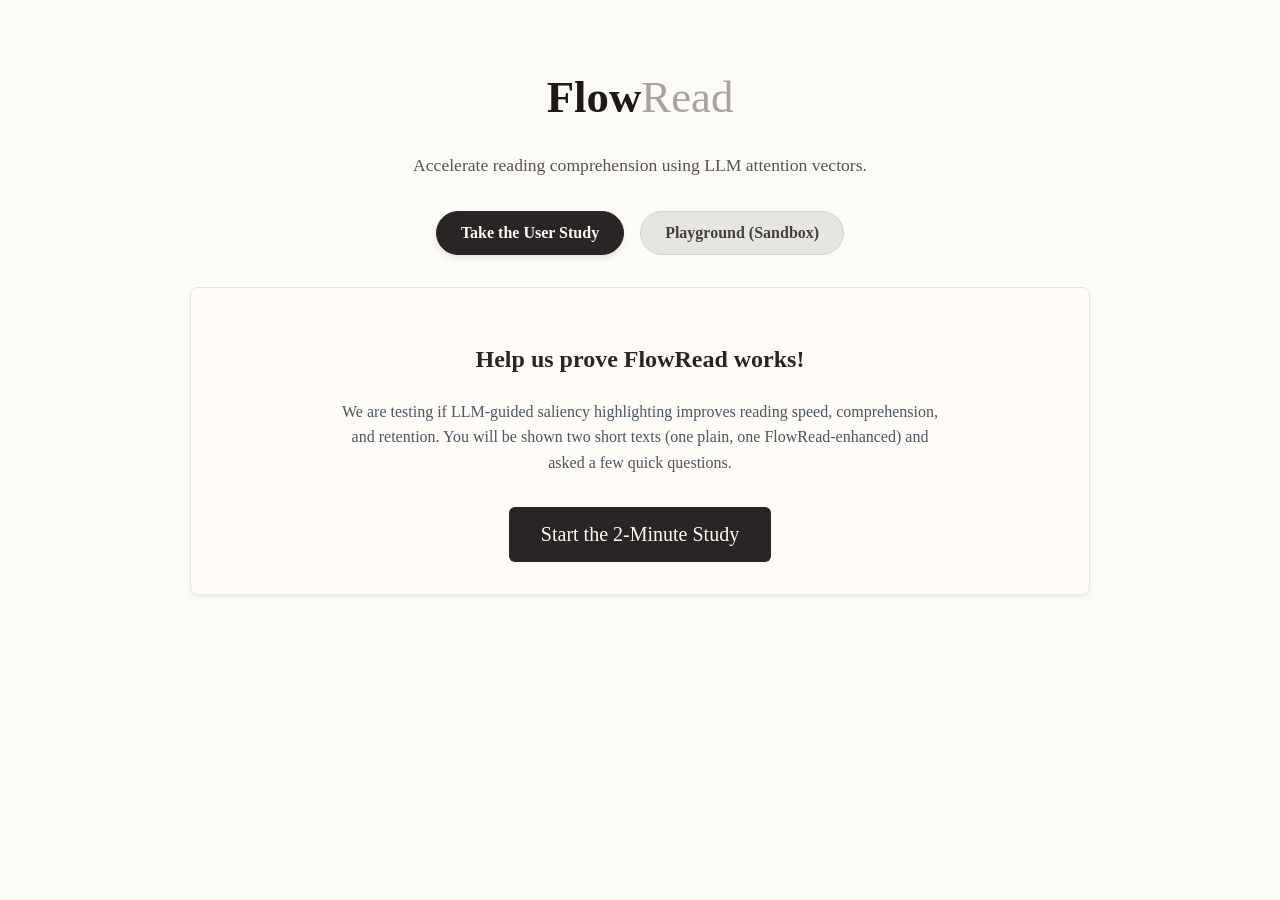
==== static/index.html @ 54ee23f7 "fix: syntax error in static/index.html preventing user study from starting" ====
<!DOCTYPE html>
<html lang="en">
<head>
    <meta charset="UTF-8">
    <meta name="viewport" content="width=device-width, initial-scale=1.0">
    <title>FlowRead AI | Saliency-Guided Reading</title>
    <style>
        body {
            font-family: ui-serif, Georgia, Cambria, "Times New Roman", Times, serif; /* More paper/academic feel */
            max-width: 900px;
            margin: 0 auto;
            padding: 2rem;
            line-height: 1.6;
            background-color: #fdfbf7; /* Slightly beige paper background */
            color: #292524;
        }

        h1 {
            font-size: 2.8rem;
            margin-bottom: 0.5rem;
            text-align: center;
            font-weight: 800;
            color: #1c1917;
        }

        p.subtitle {
            text-align: center;
            color: #57534e;
            font-size: 1.1rem;
            margin-bottom: 2rem;
        }

        .tabs {
            display: flex;
            justify-content: center;
            gap: 1rem;
            margin-bottom: 2rem;
        }

        .tab-btn {
            background-color: #e7e5df;
            color: #44403c;
            border: 1px solid #d6d3d1;
            padding: 0.75rem 1.5rem;
            font-size: 1rem;
            border-radius: 999px;
            cursor: pointer;
            font-weight: 600;
            transition: all 0.2s;
            font-family: inherit;
        }

        .tab-btn.active {
            background-color: #292524;
            color: #fdfbf7;
            border-color: #292524;
            box-shadow: 0 4px 6px -1px rgba(0, 0, 0, 0.1);
        }

        .tab-content {
            display: none;
        }
        
        .tab-content.active {
            display: block;
            animation: fadeIn 0.3s ease-in-out;
        }

        @keyframes fadeIn {
            from { opacity: 0; transform: translateY(10px); }
            to { opacity: 1; transform: translateY(0); }
        }

        .container {
            background: #fffcf8;
            padding: 2rem;
            border-radius: 0.5rem;
            border: 1px solid #e7e5df;
            box-shadow: 0 4px 6px -1px rgba(0, 0, 0, 0.05), 0 2px 4px -1px rgba(0, 0, 0, 0.03);
        }

        textarea, input[type="text"] {
            font-family: system-ui, -apple-system, sans-serif;
            background-color: #fffcf8;
            border: 1px solid #d6d3d1;
            color: #292524;
        }

        textarea {
            width: 100%;
            height: 150px;
            padding: 0.75rem;
            border-radius: 0.375rem;
            font-size: 1rem;
            resize: vertical;
            margin-bottom: 1rem;
            box-sizing: border-box;
        }

        .controls {
            display: flex;
            align-items: center;
            justify-content: space-between;
            margin-bottom: 1.5rem;
            flex-wrap: wrap;
            gap: 1rem;
        }

        .slider-group {
            display: flex;
            align-items: center;
            gap: 1rem;
            flex-grow: 1;
        }

        input[type="range"] {
            flex-grow: 1;
            max-width: 300px;
            accent-color: #57534e;
        }

        button {
            background-color: #292524;
            color: #fdfbf7;
            border: none;
            padding: 0.5rem 1.5rem;
            font-size: 1rem;
            border-radius: 0.375rem;
            cursor: pointer;
            transition: background-color 0.2s;
            font-family: inherit;
        }

        button:hover {
            background-color: #44403c;
        }

        button:disabled {
            background-color: #a8a29e;
            cursor: not-allowed;
        }

        #result-container {
            margin-top: 2rem;
            padding: 1.5rem;
            background-color: #f5f3ef;
            border: 1px solid #e7e5df;
            border-radius: 0.375rem;
            min-height: 100px;
            white-space: pre-wrap;
            font-size: 1.125rem;
        }

        /* Round Checkboxes */
        input[type="checkbox"] {
            appearance: none;
            background-color: #fffcf8;
            margin: 0;
            font: inherit;
            color: currentColor;
            width: 1.15em;
            height: 1.15em;
            border: 1px solid #a8a29e;
            border-radius: 50%;
            display: grid;
            place-content: center;
            cursor: pointer;
        }
        
        input[type="checkbox"]::before {
            content: "";
            width: 0.65em;
            height: 0.65em;
            border-radius: 50%;
            transform: scale(0);
            transition: 120ms transform ease-in-out;
            box-shadow: inset 1em 1em #292524;
        }
        
        input[type="checkbox"]:checked::before {
            transform: scale(1);
        }

        /* Token specific styles */
        .token {
            transition: font-weight 0.2s;
        }

        .highlighted {
            font-weight: 800; /* Extra bold */
            color: #000;
        }
        
        .semi-highlighted {
            font-weight: 600;
            color: #44403c;
        }

        #loading {
            display: none;
            color: #78716c;
            text-align: center;
            margin-top: 1rem;
            font-style: italic;
        }
    </style>
</head>
<body>

    <h1>Flow<span style="color: #a8a29e; font-weight: 500;">Read</span></h1>
    <p class="subtitle">Accelerate reading comprehension using LLM attention vectors.</p>

    <div class="tabs">
        <button class="tab-btn active" onclick="switchTab('study')">Take the User Study</button>
        <button class="tab-btn" onclick="switchTab('sandbox')">Playground (Sandbox)</button>
    </div>

    <!-- Playground Tab -->
    <div id="sandbox-tab" class="tab-content">
        <div class="container">
            <textarea id="text-input" placeholder="Enter or paste your text here...">In the year 1969, Apollo 11 launched a massive rocket into space, filled with brilliant astronauts and powerful technology. It was a terrifying, yet awe-inspiring journey that changed history forever.</textarea>
            
            <details style="margin-bottom: 1.5rem; border: 1px solid #d6d3d1; border-radius: 0.375rem; padding: 1rem; background: #fdfbf7;">
                <summary style="cursor: pointer; font-weight: bold; color: #57534e;">Advanced Saliency Settings</summary>
                
                <div style="margin-top: 1rem;">
                    <label for="preprompt" style="display:block; font-weight: 600; margin-bottom: 0.5rem; color: #44403c;">
                        Intent-Driven Reading (Preprompt)
                    </label>
                    <p style="font-size: 0.85rem; color: #78716c; margin-top: 0; margin-bottom: 0.5rem;">
                        Instruct Gemma what to focus on. Examples: "Focus on numbers and dates", "Highlight emotional words".
                    </p>
                    <input type="text" id="preprompt" placeholder="e.g., Focus only on verbs and action words..." style="width: 100%; padding: 0.5rem; border: 1px solid #d6d3d1; border-radius: 0.25rem; font-size: 0.9rem; box-sizing: border-box; margin-bottom: 1rem; font-family: inherit;">
                </div>

                <div>
                    <label style="display:block; font-weight: 600; margin-bottom: 0.5rem; color: #44403c;">
                        Network Layers (Gemma 2B: 18 Layers)
                    </label>
                    <p style="font-size: 0.85rem; color: #78716c; margin-top: 0; margin-bottom: 0.5rem;">
                        Select which layers to average attention scores from. Middle layers generally capture the best semantic meaning.
                    </p>
                    <div style="display: flex; gap: 0.5rem; margin-bottom: 0.75rem; flex-wrap: wrap;">
                        <button class="layer-preset" onclick="setLayerPreset('middle')" style="padding: 0.25rem 0.5rem; font-size: 0.8rem; background: #e7e5df; color: #44403c; border-radius: 0.25rem;">Middle Layers</button>
                        <button class="layer-preset" onclick="setLayerPreset('all')" style="padding: 0.25rem 0.5rem; font-size: 0.8rem; background: #e7e5df; color: #44403c; border-radius: 0.25rem;">All Layers</button>
                        <button class="layer-preset" onclick="setLayerPreset('first')" style="padding: 0.25rem 0.5rem; font-size: 0.8rem; background: #e7e5df; color: #44403c; border-radius: 0.25rem;">First Layer</button>
                        <button class="layer-preset" onclick="setLayerPreset('last')" style="padding: 0.25rem 0.5rem; font-size: 0.8rem; background: #e7e5df; color: #44403c; border-radius: 0.25rem;">Last Layer</button>
                    </div>
                    <div id="layer-checkboxes" style="display: flex; flex-wrap: wrap; gap: 0.5rem; align-items: center;">
                        <!-- Checkboxes generated by JS -->
                    </div>
                </div>
            </details>

            <div class="controls">
                <button id="analyze-btn">Analyze Text</button>
                <div class="slider-group">
                    <label for="threshold" title="Lower threshold highlights more words">Threshold: <span id="threshold-val">0.35</span></label>
                    <input type="range" id="threshold" min="0" max="1" step="0.01" value="0.35">
                </div>
                <div class="slider-group">
                    <label for="gradient-mode" style="cursor:pointer;" title="Maps attention scores to visual contrast dynamically">
                        <input type="checkbox" id="gradient-mode"> Gradient Mode
                    </label>
                </div>
            </div>
            
            <div id="loading">Analyzing attention vectors with Gemma 2B... Please wait.</div>

            <div id="result-container">
                <!-- Processed text will appear here -->
            </div>
        </div>
    </div>

    <!-- Study Tab -->
    <div id="study-tab" class="tab-content active">
        <!-- Step 1: Intro -->
        <div id="study-intro" class="container" style="text-align: center;">
            <h2>Help us prove FlowRead works!</h2>
            <p style="max-width: 600px; margin: 0 auto 2rem; color: #4b5563;">
                We are testing if LLM-guided saliency highlighting improves reading speed, comprehension, and retention. 
                You will be shown two short texts (one plain, one FlowRead-enhanced) and asked a few quick questions.
            </p>
            <button id="start-study-btn" style="font-size: 1.25rem; padding: 1rem 2rem;">Start the 2-Minute Study</button>
        </div>

        <!-- Step 1.5: Loading -->
        <div id="study-loading" class="container" style="display: none; text-align: center;">
            <h2 id="study-loading-title">Preparing your study...</h2>
            <p>Our AI is analyzing the texts. This takes just a moment.</p>
        </div>

        <!-- Step 2: Reading -->
        <div id="study-reading" class="container" style="display: none;">
            <div style="display: flex; justify-content: space-between; align-items: center; margin-bottom: 1rem;">
                <h2 id="study-topic" style="margin: 0; color: #1f2937;">Topic</h2>
                <span id="study-progress" style="color: #6b7280; font-weight: bold; background: #e5e7eb; padding: 0.25rem 0.75rem; border-radius: 999px;">Text 1 of 2</span>
            </div>
            <div id="study-text-content" style="font-size: 1.25rem; line-height: 1.8; margin-bottom: 2rem; padding: 1.5rem; background: #fdfbf7; border: 1px solid #d6d3d1; border-radius: 0.5rem; min-height: 150px;">
                <!-- Text goes here -->
            </div>
            <div style="text-align: center;">
                <button id="done-reading-btn" style="font-size: 1.1rem; padding: 0.75rem 2rem;">I'm Done Reading</button>
            </div>
        </div>

        <!-- Step 3: Questions -->
        <div id="study-questions" class="container" style="display: none;">
            <h2>Comprehension Check</h2>
            <p style="color: #6b7280; margin-bottom: 1.5rem;">Please answer based on the text you just read. (You cannot go back!)</p>
            <div id="questions-container" style="margin-bottom: 2rem;">
                <!-- Questions go here -->
            </div>
            <button id="submit-answers-btn">Submit Answers</button>
        </div>

        <!-- Step 4: Results Dashboard -->
        <div id="study-results" class="container" style="display: none; text-align: center;">
            <h2>Global Study Results</h2>
            <p style="color: #4b5563; margin-bottom: 2rem;">Thank you! Here is how FlowRead impacts reading across all users.</p>
            
            <div style="display: flex; justify-content: center; gap: 2rem; margin-bottom: 2rem; flex-wrap: wrap;">
                <!-- Plain Stats -->
                <div style="background: #fffcf8; padding: 1.5rem; border-radius: 0.5rem; width: 250px; border: 1px solid #e7e5df;">
                    <h3 style="margin-top: 0; color: #292524;">Plain Text</h3>
                    <p style="font-size: 2rem; font-weight: bold; margin: 0.5rem 0;" id="stat-plain-time">-- s</p>
                    <p style="margin: 0; color: #57534e;">Average Reading Time</p>
                    <p style="font-size: 1.5rem; font-weight: bold; margin: 1rem 0 0.5rem;" id="stat-plain-acc">--%</p>
                    <p style="margin: 0; color: #57534e;">Comprehension Accuracy</p>
                </div>
                <!-- FlowRead Stats -->
                <div style="background: #f5f3ef; padding: 1.5rem; border-radius: 0.5rem; width: 250px; border: 2px solid #a8a29e;">
                    <h3 style="margin-top: 0; color: #292524;">FlowRead Text</h3>
                    <p style="font-size: 2rem; font-weight: bold; margin: 0.5rem 0; color: #292524;" id="stat-flow-time">-- s</p>
                    <p style="margin: 0; color: #57534e;">Average Reading Time</p>
                    <p style="font-size: 1.5rem; font-weight: bold; margin: 1rem 0 0.5rem; color: #292524;" id="stat-flow-acc">--%</p>
                    <p style="margin: 0; color: #57534e;">Comprehension Accuracy</p>
                </div>
            </div>
            <p style="font-size: 0.9rem; color: #6b7280;">Based on <span id="stat-sample-size">0</span> total reading sessions.</p>
            <button onclick="switchTab('sandbox')" style="margin-top: 1rem;">Try FlowRead on your own text</button>
        </div>
    </div>

    <script>
        function switchTab(tabName) {
            document.querySelectorAll('.tab-content').forEach(el => el.classList.remove('active'));
            document.querySelectorAll('.tab-btn').forEach(el => el.classList.remove('active'));
            
            if (tabName === 'study') {
                document.getElementById('study-tab').classList.add('active');
                document.querySelectorAll('.tab-btn')[0].classList.add('active');
            } else {
                document.getElementById('sandbox-tab').classList.add('active');
                document.querySelectorAll('.tab-btn')[1].classList.add('active');
            }
        }

        // ==========================================
        // PLAYGROUND LOGIC
        // ==========================================
        const inputArea = document.getElementById('text-input');
        const prepromptInput = document.getElementById('preprompt');
        const analyzeBtn = document.getElementById('analyze-btn');
        const thresholdSlider = document.getElementById('threshold');
        const thresholdVal = document.getElementById('threshold-val');
        const gradientMode = document.getElementById('gradient-mode');
        const resultContainer = document.getElementById('result-container');
        const loading = document.getElementById('loading');

        let currentTokens = []; 

        // Generate Layer Checkboxes
        const layerContainer = document.getElementById('layer-checkboxes');
        for(let i = 0; i < 18; i++) {
            const label = document.createElement('label');
            label.style.display = 'flex';
            label.style.alignItems = 'center';
            label.style.gap = '0.25rem';
            label.style.fontSize = '0.85rem';
            label.style.cursor = 'pointer';
            
            const cb = document.createElement('input');
            cb.type = 'checkbox';
            cb.value = i;
            cb.className = 'layer-cb';
            
            label.appendChild(cb);
            label.appendChild(document.createTextNode(`L${i}`));
            layerContainer.appendChild(label);
        }

        // Presets Logic
        window.setLayerPreset = function(preset) {
            const checkboxes = document.querySelectorAll('.layer-cb');
            checkboxes.forEach(cb => cb.checked = false);
            
            if(preset === 'all') {
                checkboxes.forEach(cb => cb.checked = true);
            } else if (preset === 'first') {
                checkboxes[0].checked = true;
            } else if (preset === 'last') {
                checkboxes[17].checked = true;
            } else if (preset === 'middle') {
                // Middle 50% for 18 layers is ~4 through 13
                for(let i = 4; i <= 13; i++) {
                    checkboxes[i].checked = true;
                }
            }
        };
        // Set middle as default
        setLayerPreset('middle');

        thresholdSlider.addEventListener('input', (e) => {
            thresholdVal.textContent = parseFloat(e.target.value).toFixed(2);
            renderTokens(); 
        });

        gradientMode.addEventListener('change', renderTokens);

        analyzeBtn.addEventListener('click', async () => {
            const text = inputArea.value.trim();
            const preprompt = prepromptInput.value.trim();
            
            const checkedLayers = Array.from(document.querySelectorAll('.layer-cb:checked')).map(cb => parseInt(cb.value));
            
            if (!text) return;
            if (checkedLayers.length === 0) {
                alert("Please select at least one layer!");
                return;
            }

            analyzeBtn.disabled = true;
            loading.style.display = 'block';
            resultContainer.innerHTML = '';

            try {
                const response = await fetch('/analyze', {
                    method: 'POST',
                    headers: { 'Content-Type': 'application/json' },
                    body: JSON.stringify({ text, preprompt, layers: checkedLayers })
                });

                if (!response.ok) throw new Error('Network response was not ok');

                const data = await response.json();
                currentTokens = data.words || [];
                renderTokens();

            } catch (error) {
                console.error('Error:', error);
                resultContainer.innerHTML = '<span style="color: red;">Error analyzing text. Is the backend running?</span>';
            } finally {
                analyzeBtn.disabled = false;
                loading.style.display = 'none';
            }
        });

        function renderTokens() {
            if (!currentTokens.length) return;
            const threshold = parseFloat(thresholdSlider.value);
            const useGradient = gradientMode.checked;
            resultContainer.innerHTML = ''; 

            // Group tokens into words based on the SentencePiece space prefix
            let words = [];
            let currentWordTokens = [];
            let currentWordMaxScore = 0;

            currentTokens.forEach((item, index) => {
                if (index === 0 && (item.token.includes('<bos>') || item.word.includes('<bos>'))) return;

                // A space at the start of a token usually indicates a new word in Gemma
                if (item.token.startsWith(' ') && currentWordTokens.length > 0) {
                    words.push({ tokens: currentWordTokens, maxScore: currentWordMaxScore });
                    currentWordTokens = [item];
                    currentWordMaxScore = item.score;
                } else {
                    currentWordTokens.push(item);
                    currentWordMaxScore = Math.max(currentWordMaxScore, item.score);
                }
            });
            if (currentWordTokens.length > 0) {
                words.push({ tokens: currentWordTokens, maxScore: currentWordMaxScore });
            }

            // Render words
            words.forEach(wordObj => {
                const isWordHighlighted = wordObj.maxScore >= threshold;

                wordObj.tokens.forEach(item => {
                    const span = document.createElement('span');
                    span.className = 'token';
                    
                    if (useGradient) {
                        // In gradient mode, we still render token-by-token detail
                        const opacity = 0.4 + (item.score * 0.6);
                        const weight = 400 + Math.round(item.score * 400);
                        span.style.opacity = opacity;
                        span.style.fontWeight = weight;
                    } else {
                        // Binary mode: entire word gets highlighted if ANY part of it crossed threshold
                        if (isWordHighlighted) span.classList.add('highlighted');
                    }
                    
                    span.textContent = item.token;
                    resultContainer.appendChild(span);
                });
            });
        }

        // ==========================================
        // USER STUDY LOGIC
        // ==========================================
        const userId = 'user_' + Math.random().toString(36).substr(2, 9);
        let studyTexts = [];
        let currentStep = 0; 
        let conditionOrder = []; 
        let readingStartTime = 0;
        let flowReadHTMLs = {}; 
        let currentReadingTimeMs = 0;

        document.getElementById('start-study-btn').addEventListener('click', async () => {
            currentStep = 0;
            document.getElementById('study-intro').style.display = 'none';
            document.getElementById('study-loading').style.display = 'block';

            try {
                // 1. Fetch texts from backend
                const res = await fetch('/api/study/texts');
                const data = await res.json();
                studyTexts = data.texts;

                // 2. Randomize condition order for A/B testing
                conditionOrder = Math.random() > 0.5 ? ['plain', 'flowread'] : ['flowread', 'plain'];

                // 3. Since the HTML is pre-calculated by the backend, just load it into our dict
                const flowReadTextIndex = conditionOrder.indexOf('flowread');
                flowReadHTMLs[studyTexts[flowReadTextIndex].id] = studyTexts[flowReadTextIndex].flowread_html;

                // 4. Start the first reading task
                document.getElementById('study-loading').style.display = 'none';
                showReadingScreen();

            } catch (err) {
                console.error(err);
                alert("Error starting study. Please try again later.");
                document.getElementById('study-loading').style.display = 'none';
                document.getElementById('study-intro').style.display = 'block';
            }
        });

        function showReadingScreen() {
            const currentData = studyTexts[currentStep];
            const currentCondition = conditionOrder[currentStep];

            document.getElementById('study-topic').textContent = currentData.topic + (currentCondition === 'flowread' ? ' (FlowRead Enhanced)' : '');
            document.getElementById('study-progress').textContent = `Text ${currentStep + 1} of 2`;

            const contentDiv = document.getElementById('study-text-content');
            if (currentCondition === 'flowread') {
                contentDiv.innerHTML = flowReadHTMLs[currentData.id];
            } else {
                contentDiv.textContent = currentData.text;
            }

            document.getElementById('study-reading').style.display = 'block';
            // Record exact start time
            readingStartTime = performance.now();
        }

        document.getElementById('done-reading-btn').addEventListener('click', () => {
            // Record exact end time
            currentReadingTimeMs = Math.round(performance.now() - readingStartTime);
            document.getElementById('study-reading').style.display = 'none';
            showQuestionsScreen();
        });

        function showQuestionsScreen() {
            const currentData = studyTexts[currentStep];
            const container = document.getElementById('questions-container');
            container.innerHTML = '';

            currentData.questions.forEach((q, qIndex) => {
                const qDiv = document.createElement('div');
                qDiv.style.marginBottom = '1.5rem';
                qDiv.style.background = '#fff';
                qDiv.style.padding = '1rem';
                qDiv.style.borderRadius = '0.375rem';
                qDiv.style.border = '1px solid #e5e7eb';
                
                qDiv.innerHTML = `<p style="font-weight: bold; margin-top: 0; margin-bottom: 0.75rem;">${qIndex + 1}. ${q.question}</p>`;
                
                q.options.forEach((opt, oIndex) => {
                    qDiv.innerHTML += `
                        <label style="display: block; margin-bottom: 0.5rem; cursor: pointer; padding: 0.25rem 0;">
                            <input type="radio" name="q${qIndex}" value="${oIndex}" style="margin-right: 0.5rem;"> ${opt}
                        </label>
                    `;
                });
                container.appendChild(qDiv);
            });

            document.getElementById('study-questions').style.display = 'block';
        }

        document.getElementById('submit-answers-btn').addEventListener('click', async () => {
            const currentData = studyTexts[currentStep];
            let score = 0;
            let allAnswered = true;

            // Grade questions
            currentData.questions.forEach((q, qIndex) => {
                const selected = document.querySelector(`input[name="q${qIndex}"]:checked`);
                if (!selected) {
                    allAnswered = false;
                } else if (parseInt(selected.value) === q.correct) {
                    score++;
                }
            });

            if (!allAnswered) {
                alert("Please answer all questions before proceeding.");
                return;
            }

            document.getElementById('submit-answers-btn').disabled = true;
            document.getElementById('submit-answers-btn').textContent = "Submitting...";

            // Send result to backend
            try {
                await fetch('/api/study/submit', {
                    method: 'POST',
                    headers: { 'Content-Type': 'application/json' },
                    body: JSON.stringify({
                        user_id: userId,
                        text_id: currentData.id,
                        condition: conditionOrder[currentStep],
                        reading_time_ms: currentReadingTimeMs,
                        score: score,
                        total_questions: currentData.questions.length
                    })
                });
            } catch (err) {
                console.error("Failed to submit result:", err);
            }

            document.getElementById('study-questions').style.display = 'none';
            document.getElementById('submit-answers-btn').disabled = false;
            document.getElementById('submit-answers-btn').textContent = "Submit Answers";

            currentStep++;
            if (currentStep < 2) {
                // Next text
                showReadingScreen();
            } else {
                // Done! Show stats
                showResultsScreen();
            }
        });

        async function showResultsScreen() {
            document.getElementById('study-loading').style.display = 'block';
            document.getElementById('study-loading-title').textContent = "Loading global statistics...";
            
            try {
                const res = await fetch('/api/study/stats');
                const stats = await res.json();

                const formatTime = ms => ms ? (ms / 1000).toFixed(1) + ' s' : '-- s';
                const formatAcc = pct => pct ? Math.round(pct) + '%' : '--%';

                document.getElementById('stat-plain-time').textContent = formatTime(stats.plain.avg_reading_time_ms);
                document.getElementById('stat-plain-acc').textContent = formatAcc(stats.plain.avg_accuracy_percent);
                
                document.getElementById('stat-flow-time').textContent = formatTime(stats.flowread.avg_reading_time_ms);
                document.getElementById('stat-flow-acc').textContent = formatAcc(stats.flowread.avg_accuracy_percent);

                document.getElementById('stat-sample-size').textContent = stats.plain.sample_size + stats.flowread.sample_size;

                document.getElementById('study-loading').style.display = 'none';
                document.getElementById('study-results').style.display = 'block';

            } catch (err) {
                console.error(err);
                alert("Error loading stats.");
            }
        }
    </script>
</body>
</html>
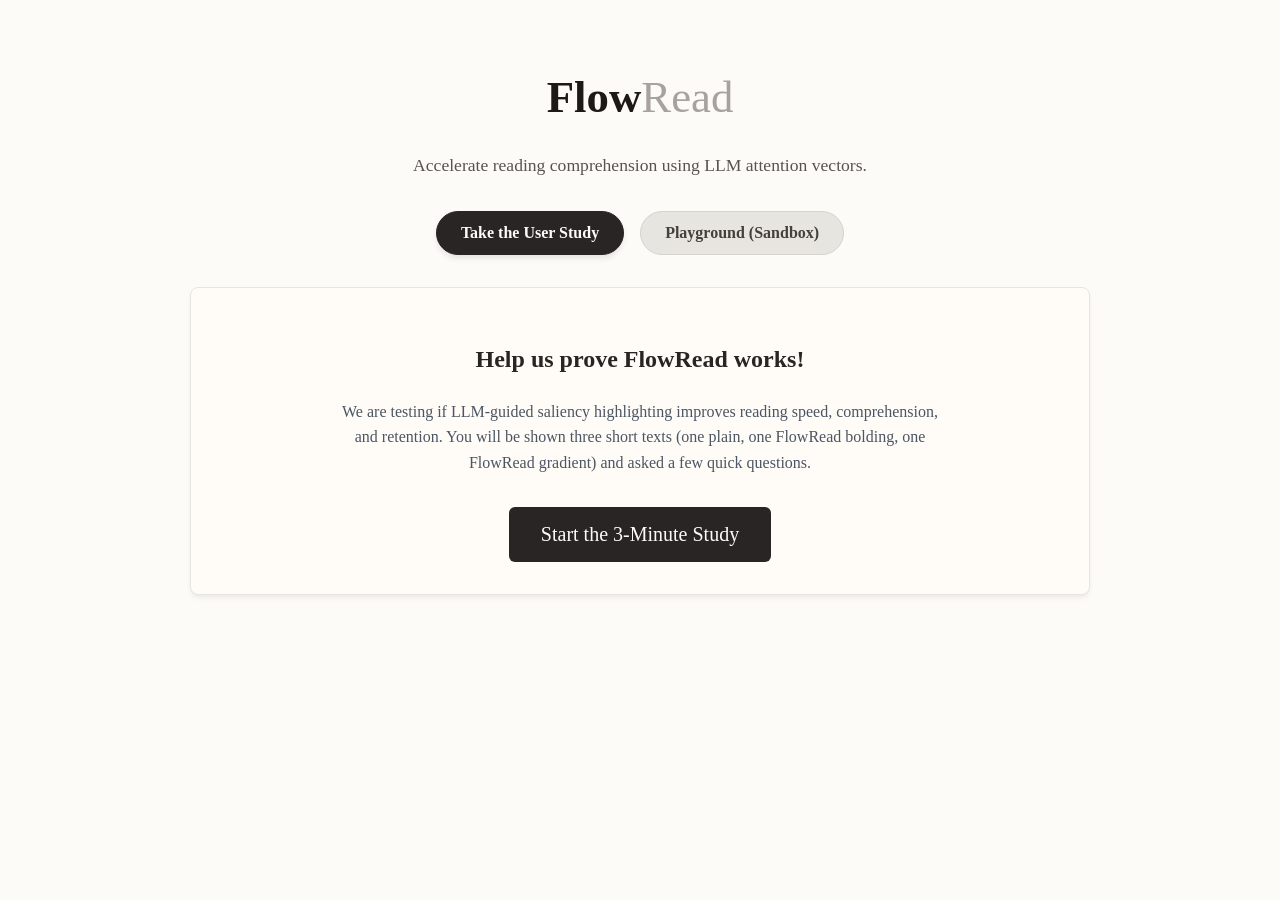
==== commit 275e3b0d: "docs: update study intro text to reflect 3 conditions" ====
--- a/static/index.html
+++ b/static/index.html
@@ -258,9 +258,10 @@
                     <label for="threshold" title="Lower threshold highlights more words">Threshold: <span id="threshold-val">0.35</span></label>
                     <input type="range" id="threshold" min="0" max="1" step="0.01" value="0.35">
                 </div>
-                <div class="slider-group">
-                    <label for="gradient-mode" style="cursor:pointer;" title="Maps attention scores to visual contrast dynamically">
-                        <input type="checkbox" id="gradient-mode"> Gradient Mode
+                <div class="slider-group" style="display: flex; align-items: center; justify-content: flex-start; gap: 0.5rem;">
+                    <input type="checkbox" id="gradient-mode" style="margin: 0;">
+                    <label for="gradient-mode" style="cursor:pointer; margin: 0; white-space: nowrap;" title="Maps attention scores to visual contrast dynamically">
+                        Gradient Mode
                     </label>
                 </div>
             </div>
@@ -280,9 +281,9 @@
             <h2>Help us prove FlowRead works!</h2>
             <p style="max-width: 600px; margin: 0 auto 2rem; color: #4b5563;">
                 We are testing if LLM-guided saliency highlighting improves reading speed, comprehension, and retention. 
-                You will be shown two short texts (one plain, one FlowRead-enhanced) and asked a few quick questions.
+                You will be shown three short texts (one plain, one FlowRead bolding, one FlowRead gradient) and asked a few quick questions.
             </p>
-            <button id="start-study-btn" style="font-size: 1.25rem; padding: 1rem 2rem;">Start the 2-Minute Study</button>
+            <button id="start-study-btn" style="font-size: 1.25rem; padding: 1rem 2rem;">Start the 3-Minute Study</button>
         </div>
 
         <!-- Step 1.5: Loading -->
@@ -313,6 +314,17 @@
                 <!-- Questions go here -->
             </div>
             <button id="submit-answers-btn">Submit Answers</button>
+        </div>
+
+        <!-- Step 3.5: Preference -->
+        <div id="study-preference" class="container" style="display: none; text-align: center;">
+            <h2>Which text style did you prefer?</h2>
+            <p style="color: #6b7280; margin-bottom: 2rem;">Please select the reading experience you liked the most.</p>
+            <div style="display: flex; flex-direction: column; gap: 1rem; max-width: 400px; margin: 0 auto 2rem;">
+                <button class="pref-btn" data-pref="plain" style="padding: 1rem; font-size: 1.1rem; background: #fffcf8; color: #292524; border: 1px solid #e7e5df;">Plain Text</button>
+                <button class="pref-btn" data-pref="flowread" style="padding: 1rem; font-size: 1.1rem; background: #f5f3ef; color: #292524; border: 1px solid #a8a29e;">FlowRead (bolding)</button>
+                <button class="pref-btn" data-pref="gradient" style="padding: 1rem; font-size: 1.1rem; background: #eef2ff; color: #1e3a8a; border: 1px solid #c7d2fe;">FlowRead (gradient)</button>
+            </div>
         </div>
 
         <!-- Step 4: Results Dashboard -->
@@ -331,13 +343,27 @@
                 </div>
                 <!-- FlowRead Stats -->
                 <div style="background: #f5f3ef; padding: 1.5rem; border-radius: 0.5rem; width: 250px; border: 2px solid #a8a29e;">
-                    <h3 style="margin-top: 0; color: #292524;">FlowRead Text</h3>
+                    <h3 style="margin-top: 0; color: #292524;">FlowRead (bolding)</h3>
                     <p style="font-size: 2rem; font-weight: bold; margin: 0.5rem 0; color: #292524;" id="stat-flow-time">-- s</p>
                     <p style="margin: 0; color: #57534e;">Average Reading Time</p>
                     <p style="font-size: 1.5rem; font-weight: bold; margin: 1rem 0 0.5rem; color: #292524;" id="stat-flow-acc">--%</p>
                     <p style="margin: 0; color: #57534e;">Comprehension Accuracy</p>
                 </div>
-            </div>
+                <!-- Gradient Stats -->
+                <div style="background: #eef2ff; padding: 1.5rem; border-radius: 0.5rem; width: 250px; border: 2px solid #a5b4fc;">
+                    <h3 style="margin-top: 0; color: #1e3a8a;">FlowRead (gradient)</h3>
+                    <p style="font-size: 2rem; font-weight: bold; margin: 0.5rem 0; color: #1e3a8a;" id="stat-grad-time">-- s</p>
+                    <p style="margin: 0; color: #3730a3;">Average Reading Time</p>
+                    <p style="font-size: 1.5rem; font-weight: bold; margin: 1rem 0 0.5rem; color: #1e3a8a;" id="stat-grad-acc">--%</p>
+                    <p style="margin: 0; color: #3730a3;">Comprehension Accuracy</p>
+                </div>
+            </div>
+            
+            <div style="margin-bottom: 2rem;">
+                <h3 style="color: #4b5563;">User Preferences</h3>
+                <p>Plain: <span id="pref-plain">0</span> | FlowRead (bolding): <span id="pref-flowread">0</span> | FlowRead (gradient): <span id="pref-gradient">0</span></p>
+            </div>
+
             <p style="font-size: 0.9rem; color: #6b7280;">Based on <span id="stat-sample-size">0</span> total reading sessions.</p>
             <button onclick="switchTab('sandbox')" style="margin-top: 1rem;">Try FlowRead on your own text</button>
         </div>
@@ -471,9 +497,13 @@
             currentTokens.forEach((item, index) => {
                 if (index === 0 && (item.token.includes('<bos>') || item.word.includes('<bos>'))) return;
 
-                // A space at the start of a token usually indicates a new word in Gemma
-                if (item.token.startsWith(' ') && currentWordTokens.length > 0) {
-                    words.push({ tokens: currentWordTokens, maxScore: currentWordMaxScore });
+                const isWhitespace = item.token.trim() === '';
+                const prevIsWhitespace = currentWordTokens.length > 0 && currentWordTokens[currentWordTokens.length - 1].token.trim() === '';
+
+                if (item.token.startsWith(' ') || (currentWordTokens.length > 0 && isWhitespace !== prevIsWhitespace)) {
+                    if (currentWordTokens.length > 0) {
+                        words.push({ tokens: currentWordTokens, maxScore: currentWordMaxScore });
+                    }
                     currentWordTokens = [item];
                     currentWordMaxScore = item.score;
                 } else {
@@ -519,7 +549,17 @@
         let conditionOrder = []; 
         let readingStartTime = 0;
         let flowReadHTMLs = {}; 
+        let flowReadGradientHTMLs = {};
         let currentReadingTimeMs = 0;
+
+        // Helper to shuffle array
+        function shuffle(array) {
+            for (let i = array.length - 1; i > 0; i--) {
+                const j = Math.floor(Math.random() * (i + 1));
+                [array[i], array[j]] = [array[j], array[i]];
+            }
+            return array;
+        }
 
         document.getElementById('start-study-btn').addEventListener('click', async () => {
             currentStep = 0;
@@ -532,12 +572,15 @@
                 const data = await res.json();
                 studyTexts = data.texts;
 
-                // 2. Randomize condition order for A/B testing
-                conditionOrder = Math.random() > 0.5 ? ['plain', 'flowread'] : ['flowread', 'plain'];
-
-                // 3. Since the HTML is pre-calculated by the backend, just load it into our dict
+                // 2. Randomize condition order for A/B/C testing
+                conditionOrder = shuffle(['plain', 'flowread', 'gradient']);
+
+                // 3. Load HTMLs into dicts
                 const flowReadTextIndex = conditionOrder.indexOf('flowread');
                 flowReadHTMLs[studyTexts[flowReadTextIndex].id] = studyTexts[flowReadTextIndex].flowread_html;
+                
+                const gradientTextIndex = conditionOrder.indexOf('gradient');
+                flowReadGradientHTMLs[studyTexts[gradientTextIndex].id] = studyTexts[gradientTextIndex].flowread_gradient_html;
 
                 // 4. Start the first reading task
                 document.getElementById('study-loading').style.display = 'none';
@@ -555,12 +598,18 @@
             const currentData = studyTexts[currentStep];
             const currentCondition = conditionOrder[currentStep];
 
-            document.getElementById('study-topic').textContent = currentData.topic + (currentCondition === 'flowread' ? ' (FlowRead Enhanced)' : '');
-            document.getElementById('study-progress').textContent = `Text ${currentStep + 1} of 2`;
+            let topicText = currentData.topic;
+            if (currentCondition === 'flowread') topicText += ' (FlowRead bolding)';
+            if (currentCondition === 'gradient') topicText += ' (FlowRead gradient)';
+            
+            document.getElementById('study-topic').textContent = topicText;
+            document.getElementById('study-progress').textContent = `Text ${currentStep + 1} of 3`;
 
             const contentDiv = document.getElementById('study-text-content');
             if (currentCondition === 'flowread') {
                 contentDiv.innerHTML = flowReadHTMLs[currentData.id];
+            } else if (currentCondition === 'gradient') {
+                contentDiv.innerHTML = flowReadGradientHTMLs[currentData.id];
             } else {
                 contentDiv.textContent = currentData.text;
             }
@@ -651,13 +700,40 @@
             document.getElementById('submit-answers-btn').textContent = "Submit Answers";
 
             currentStep++;
-            if (currentStep < 2) {
+            if (currentStep < 3) {
                 // Next text
                 showReadingScreen();
             } else {
-                // Done! Show stats
+                // Done! Show preference questionnaire
+                document.getElementById('study-preference').style.display = 'block';
+            }
+        });
+
+        // Handle preference selection
+        document.querySelectorAll('.pref-btn').forEach(btn => {
+            btn.addEventListener('click', async (e) => {
+                const preference = e.target.getAttribute('data-pref');
+                
+                // Disable buttons
+                document.querySelectorAll('.pref-btn').forEach(b => b.disabled = true);
+                e.target.textContent = "Submitting...";
+
+                try {
+                    await fetch('/api/study/preference', {
+                        method: 'POST',
+                        headers: { 'Content-Type': 'application/json' },
+                        body: JSON.stringify({
+                            user_id: userId,
+                            preference: preference
+                        })
+                    });
+                } catch (err) {
+                    console.error("Failed to submit preference:", err);
+                }
+
+                document.getElementById('study-preference').style.display = 'none';
                 showResultsScreen();
-            }
+            });
         });
 
         async function showResultsScreen() {
@@ -676,8 +752,16 @@
                 
                 document.getElementById('stat-flow-time').textContent = formatTime(stats.flowread.avg_reading_time_ms);
                 document.getElementById('stat-flow-acc').textContent = formatAcc(stats.flowread.avg_accuracy_percent);
-
-                document.getElementById('stat-sample-size').textContent = stats.plain.sample_size + stats.flowread.sample_size;
+                
+                document.getElementById('stat-grad-time').textContent = formatTime(stats.gradient.avg_reading_time_ms);
+                document.getElementById('stat-grad-acc').textContent = formatAcc(stats.gradient.avg_accuracy_percent);
+
+                document.getElementById('pref-plain').textContent = stats.preferences.plain || 0;
+                document.getElementById('pref-flowread').textContent = stats.preferences.flowread || 0;
+                document.getElementById('pref-gradient').textContent = stats.preferences.gradient || 0;
+
+                const totalSessions = (stats.plain.sample_size || 0) + (stats.flowread.sample_size || 0) + (stats.gradient.sample_size || 0);
+                document.getElementById('stat-sample-size').textContent = totalSessions;
 
                 document.getElementById('study-loading').style.display = 'none';
                 document.getElementById('study-results').style.display = 'block';
